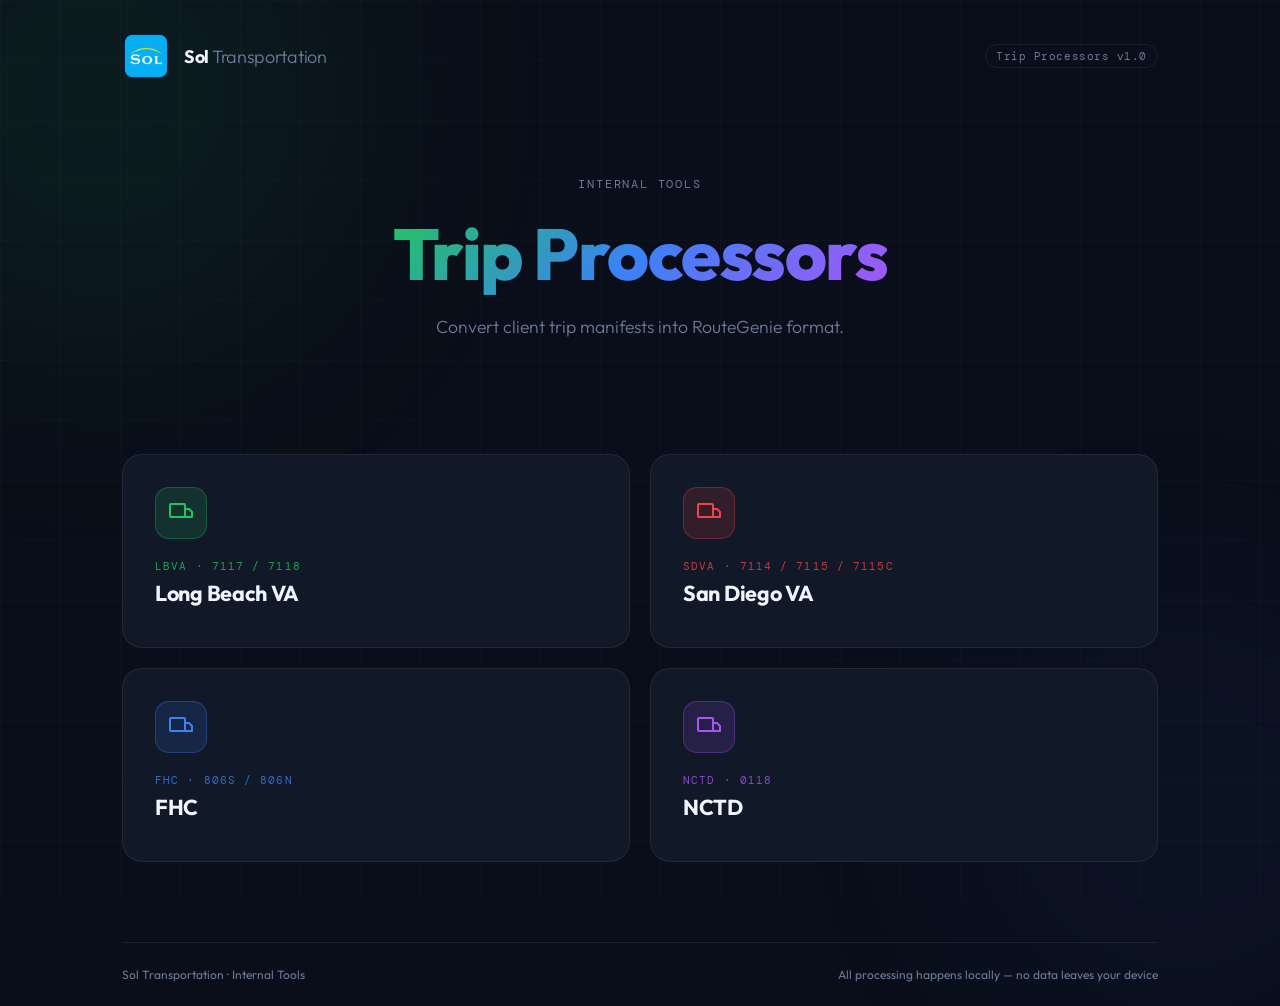
==== index.html @ 510f7434 "Add files via upload" ====
<!DOCTYPE html>
<html lang="en">
<head>
<meta charset="UTF-8">
<meta name="viewport" content="width=device-width, initial-scale=1.0">
<title>Sol Transportation | Trip Processors</title>
<link rel="icon" type="image/png" href="[data-uri]">
<link href="https://fonts.googleapis.com/css2?family=Outfit:wght@300;400;500;600;700;800&family=DM+Mono:wght@400;500&display=swap" rel="stylesheet">
<style>
  *, *::before, *::after { box-sizing: border-box; margin: 0; padding: 0; }

  :root {
    --bg: #0a0e1a;
    --surface: #111827;
    --surface2: #1a2236;
    --border: rgba(255,255,255,0.07);
    --text: #f0f4ff;
    --text-muted: #6b7a99;
    --lbva: #22c55e;
    --sdva: #ef4444;
    --fhc: #3b82f6;
    --nctd: #a855f7;
    --glow-lbva: rgba(34,197,94,0.15);
    --glow-sdva: rgba(239,68,68,0.15);
    --glow-fhc: rgba(59,130,246,0.15);
    --glow-nctd: rgba(168,85,247,0.15);
  }

  body {
    font-family: 'Outfit', sans-serif;
    background: var(--bg);
    color: var(--text);
    min-height: 100vh;
    overflow-x: hidden;
  }

  /* Background grid */
  body::before {
    content: '';
    position: fixed;
    inset: 0;
    background-image:
      linear-gradient(rgba(255,255,255,0.02) 1px, transparent 1px),
      linear-gradient(90deg, rgba(255,255,255,0.02) 1px, transparent 1px);
    background-size: 60px 60px;
    pointer-events: none;
    z-index: 0;
  }

  /* Glow orbs */
  .orb {
    position: fixed;
    border-radius: 50%;
    filter: blur(120px);
    pointer-events: none;
    z-index: 0;
    opacity: 0.4;
  }
  .orb-1 { width: 600px; height: 600px; background: radial-gradient(circle, rgba(34,197,94,0.3), transparent); top: -200px; left: -200px; }
  .orb-2 { width: 500px; height: 500px; background: radial-gradient(circle, rgba(59,130,246,0.2), transparent); bottom: -150px; right: -150px; }

  .container {
    position: relative;
    z-index: 1;
    max-width: 1100px;
    margin: 0 auto;
    padding: 0 2rem;
  }

  /* Header */
  header {
    padding: 2rem 0 1rem;
    display: flex;
    align-items: center;
    justify-content: space-between;
  }

  .logo-wrap {
    display: flex;
    align-items: center;
    gap: 14px;
  }

  .logo-img {
    width: 48px;
    height: 48px;
    border-radius: 12px;
    overflow: hidden;
    background: #0f172a;
    display: flex;
    align-items: center;
    justify-content: center;
  }

  .logo-img img { width: 100%; height: 100%; object-fit: contain; }

  .logo-text {
    font-size: 18px;
    font-weight: 700;
    letter-spacing: -0.3px;
    color: var(--text);
  }

  .logo-text span {
    font-weight: 300;
    color: var(--text-muted);
  }

  .badge {
    font-family: 'DM Mono', monospace;
    font-size: 11px;
    color: var(--text-muted);
    border: 1px solid var(--border);
    padding: 4px 10px;
    border-radius: 99px;
    letter-spacing: 0.05em;
  }

  /* Hero */
  .hero {
    padding: 5rem 0 4rem;
    text-align: center;
  }

  .hero-eyebrow {
    font-family: 'DM Mono', monospace;
    font-size: 12px;
    color: var(--text-muted);
    letter-spacing: 0.15em;
    text-transform: uppercase;
    margin-bottom: 1.5rem;
  }

  .hero h1 {
    font-size: clamp(2.5rem, 6vw, 4.5rem);
    font-weight: 800;
    line-height: 1.05;
    letter-spacing: -1.5px;
    margin-bottom: 1.25rem;
  }

  .hero h1 .highlight {
    background: linear-gradient(135deg, #22c55e, #3b82f6, #a855f7);
    -webkit-background-clip: text;
    -webkit-text-fill-color: transparent;
    background-clip: text;
  }

  .hero p {
    font-size: 1.1rem;
    color: var(--text-muted);
    max-width: 480px;
    margin: 0 auto 3rem;
    line-height: 1.7;
    font-weight: 300;
  }

  /* Cards grid */
  .grid {
    display: grid;
    grid-template-columns: repeat(2, 1fr);
    gap: 20px;
    padding-bottom: 5rem;
  }

  @media (max-width: 640px) {
    .grid { grid-template-columns: 1fr; }
  }

  .card {
    position: relative;
    background: var(--surface);
    border: 1px solid var(--border);
    border-radius: 20px;
    padding: 2rem;
    cursor: pointer;
    text-decoration: none;
    display: block;
    overflow: hidden;
    transition: transform 0.25s cubic-bezier(.34,1.56,.64,1), border-color 0.2s, box-shadow 0.2s;
  }

  .card::before {
    content: '';
    position: absolute;
    inset: 0;
    border-radius: 20px;
    opacity: 0;
    transition: opacity 0.2s;
  }

  .card:hover {
    transform: translateY(-4px) scale(1.01);
  }

  .card:hover::before { opacity: 1; }

  .card.lbva { --c: var(--lbva); --glow: var(--glow-lbva); }
  .card.sdva { --c: var(--sdva); --glow: var(--glow-sdva); }
  .card.fhc  { --c: var(--fhc);  --glow: var(--glow-fhc);  }
  .card.nctd { --c: var(--nctd); --glow: var(--glow-nctd); }

  .card:hover { border-color: var(--c); box-shadow: 0 0 40px var(--glow), 0 20px 40px rgba(0,0,0,0.3); }
  .card::before { background: radial-gradient(ellipse at top left, var(--glow), transparent 70%); }

  /* Card accent bar */
  .card-bar {
    position: absolute;
    top: 0;
    left: 0;
    right: 0;
    height: 3px;
    background: var(--c);
    border-radius: 20px 20px 0 0;
    opacity: 0;
    transition: opacity 0.2s;
  }
  .card:hover .card-bar { opacity: 1; }

  .card-icon {
    width: 52px;
    height: 52px;
    border-radius: 14px;
    background: color-mix(in srgb, var(--c) 15%, transparent);
    border: 1px solid color-mix(in srgb, var(--c) 30%, transparent);
    display: flex;
    align-items: center;
    justify-content: center;
    margin-bottom: 1.25rem;
    transition: transform 0.25s cubic-bezier(.34,1.56,.64,1);
  }

  .card:hover .card-icon { transform: scale(1.1) rotate(-3deg); }

  .card-icon svg { width: 24px; height: 24px; stroke: var(--c); fill: none; stroke-width: 2; stroke-linecap: round; stroke-linejoin: round; }

  .card-code {
    font-family: 'DM Mono', monospace;
    font-size: 11px;
    color: var(--c);
    letter-spacing: 0.1em;
    margin-bottom: 6px;
    opacity: 0.8;
  }

  .card h2 {
    font-size: 1.35rem;
    font-weight: 700;
    letter-spacing: -0.3px;
    margin-bottom: 0.5rem;
    color: var(--text);
  }

  .card p {
    font-size: 0.875rem;
    color: var(--text-muted);
    line-height: 1.6;
    font-weight: 300;
    margin-bottom: 1.5rem;
  }

  .card-tags {
    display: flex;
    flex-wrap: wrap;
    gap: 6px;
  }

  .tag {
    font-size: 11px;
    font-family: 'DM Mono', monospace;
    padding: 3px 8px;
    border-radius: 6px;
    background: color-mix(in srgb, var(--c) 10%, transparent);
    border: 1px solid color-mix(in srgb, var(--c) 20%, transparent);
    color: var(--c);
    letter-spacing: 0.03em;
  }

  .card-arrow {
    position: absolute;
    bottom: 1.75rem;
    right: 1.75rem;
    width: 32px;
    height: 32px;
    border-radius: 50%;
    background: color-mix(in srgb, var(--c) 15%, transparent);
    border: 1px solid color-mix(in srgb, var(--c) 25%, transparent);
    display: flex;
    align-items: center;
    justify-content: center;
    opacity: 0;
    transform: translateX(-8px);
    transition: opacity 0.2s, transform 0.25s cubic-bezier(.34,1.56,.64,1);
  }

  .card:hover .card-arrow {
    opacity: 1;
    transform: translateX(0);
  }

  .card-arrow svg { width: 14px; height: 14px; stroke: var(--c); fill: none; stroke-width: 2.5; stroke-linecap: round; }

  /* Footer */
  footer {
    border-top: 1px solid var(--border);
    padding: 1.5rem 0;
    display: flex;
    align-items: center;
    justify-content: space-between;
    color: var(--text-muted);
    font-size: 12px;
  }

  /* Stagger animation */
  @keyframes fadeUp {
    from { opacity: 0; transform: translateY(24px); }
    to   { opacity: 1; transform: translateY(0); }
  }

  .hero { animation: fadeUp 0.6s ease both; }
  .card { animation: fadeUp 0.5s ease both; }
  .card:nth-child(1) { animation-delay: 0.1s; }
  .card:nth-child(2) { animation-delay: 0.2s; }
  .card:nth-child(3) { animation-delay: 0.3s; }
  .card:nth-child(4) { animation-delay: 0.4s; }
</style>
</head>
<body>
<div class="orb orb-1"></div>
<div class="orb orb-2"></div>

<div class="container">
  <header>
    <div class="logo-wrap">
      <div class="logo-img">
        <img src="[data-uri]" alt="Sol Transportation" />
      </div>
      <div class="logo-text">Sol <span>Transportation</span></div>
    </div>
    <div class="badge">Trip Processors v1.0</div>
  </header>

  <section class="hero">
    <div class="hero-eyebrow">Internal Tools</div>
    <h1><span class="highlight">Trip Processors</span></h1>
    <p>Convert client trip manifests into RouteGenie format.</p>
  </section>

  <div class="grid">

    <a class="card lbva" href="LBVA_Processor.html">
      <div class="card-bar"></div>
      <div class="card-icon">
        <svg viewBox="0 0 24 24"><rect x="1" y="3" width="15" height="13" rx="1"/><path d="M16 8h4l3 3v5h-7V8z"/></svg>
      </div>
      <div class="card-code">LBVA · 7117 / 7118</div>
      <h2>Long Beach VA</h2>
      <div class="card-arrow"><svg viewBox="0 0 24 24"><path d="M5 12h14M12 5l7 7-7 7"/></svg></div>
    </a>

    <a class="card sdva" href="SDVA_Processor.html">
      <div class="card-bar"></div>
      <div class="card-icon">
        <svg viewBox="0 0 24 24"><rect x="1" y="3" width="15" height="13" rx="1"/><path d="M16 8h4l3 3v5h-7V8z"/></svg>
      </div>
      <div class="card-code">SDVA · 7114 / 7115 / 7115C</div>
      <h2>San Diego VA</h2>
      <div class="card-arrow"><svg viewBox="0 0 24 24"><path d="M5 12h14M12 5l7 7-7 7"/></svg></div>
    </a>

    <a class="card fhc" href="FHC_Processor.html">
      <div class="card-bar"></div>
      <div class="card-icon">
        <svg viewBox="0 0 24 24"><rect x="1" y="3" width="15" height="13" rx="1"/><path d="M16 8h4l3 3v5h-7V8z"/></svg>
      </div>
      <div class="card-code">FHC · 806S / 806N</div>
      <h2>FHC</h2>
      <div class="card-arrow"><svg viewBox="0 0 24 24"><path d="M5 12h14M12 5l7 7-7 7"/></svg></div>
    </a>

    <a class="card nctd" href="NCTD_Processor.html">
      <div class="card-bar"></div>
      <div class="card-icon">
        <svg viewBox="0 0 24 24"><rect x="1" y="3" width="15" height="13" rx="1"/><path d="M16 8h4l3 3v5h-7V8z"/></svg>
      </div>
      <div class="card-code">NCTD · 0118</div>
      <h2>NCTD</h2>
      <div class="card-arrow"><svg viewBox="0 0 24 24"><path d="M5 12h14M12 5l7 7-7 7"/></svg></div>
    </a>

  </div>

  <footer>
    <span>Sol Transportation · Internal Tools</span>
    <span>All processing happens locally — no data leaves your device</span>
  </footer>
</div>

</body>
</html>
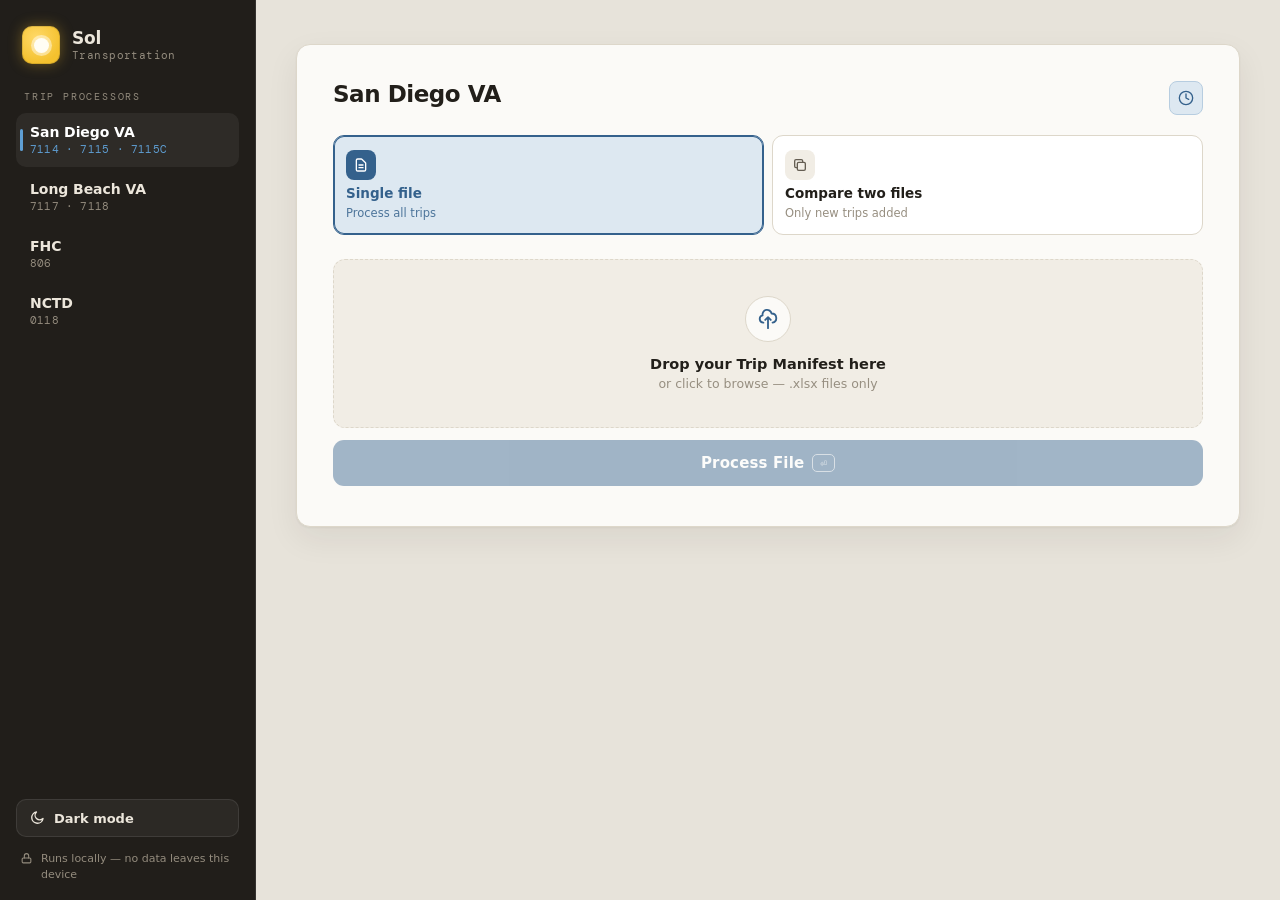
==== commit 114e9b4e: "Redesign processors into a unified operations console - Add shared/shell.js: persistent left-rail na" ====
--- a/index.html
+++ b/index.html
@@ -3,398 +3,24 @@
 <head>
 <meta charset="UTF-8">
 <meta name="viewport" content="width=device-width, initial-scale=1.0">
-<title>Sol Transportation | Trip Processors</title>
-<link rel="icon" type="image/png" href="[data-uri]">
-<link href="https://fonts.googleapis.com/css2?family=Outfit:wght@300;400;500;600;700;800&family=DM+Mono:wght@400;500&display=swap" rel="stylesheet">
+<title>Sol Transportation · Trip Processors</title>
+<script>
+  // Operations Console has no separate landing — go straight to the workspace.
+  (function () {
+    try {
+      var t = localStorage.getItem('sol-theme');
+      if (t === 'dark') document.documentElement.style.background = '#110f0d';
+    } catch (e) {}
+    location.replace('SDVA_Processor.html');
+  })();
+</script>
 <style>
-  *, *::before, *::after { box-sizing: border-box; margin: 0; padding: 0; }
-
-  :root {
-    --bg: #0a0e1a;
-    --surface: #111827;
-    --surface2: #1a2236;
-    --border: rgba(255,255,255,0.07);
-    --text: #f0f4ff;
-    --text-muted: #6b7a99;
-    --lbva: #22c55e;
-    --sdva: #ef4444;
-    --fhc: #3b82f6;
-    --nctd: #a855f7;
-    --glow-lbva: rgba(34,197,94,0.15);
-    --glow-sdva: rgba(239,68,68,0.15);
-    --glow-fhc: rgba(59,130,246,0.15);
-    --glow-nctd: rgba(168,85,247,0.15);
-  }
-
-  body {
-    font-family: 'Outfit', sans-serif;
-    background: var(--bg);
-    color: var(--text);
-    min-height: 100vh;
-    overflow-x: hidden;
-  }
-
-  /* Background grid */
-  body::before {
-    content: '';
-    position: fixed;
-    inset: 0;
-    background-image:
-      linear-gradient(rgba(255,255,255,0.02) 1px, transparent 1px),
-      linear-gradient(90deg, rgba(255,255,255,0.02) 1px, transparent 1px);
-    background-size: 60px 60px;
-    pointer-events: none;
-    z-index: 0;
-  }
-
-  /* Glow orbs */
-  .orb {
-    position: fixed;
-    border-radius: 50%;
-    filter: blur(120px);
-    pointer-events: none;
-    z-index: 0;
-    opacity: 0.4;
-  }
-  .orb-1 { width: 600px; height: 600px; background: radial-gradient(circle, rgba(34,197,94,0.3), transparent); top: -200px; left: -200px; }
-  .orb-2 { width: 500px; height: 500px; background: radial-gradient(circle, rgba(59,130,246,0.2), transparent); bottom: -150px; right: -150px; }
-
-  .container {
-    position: relative;
-    z-index: 1;
-    max-width: 1100px;
-    margin: 0 auto;
-    padding: 0 2rem;
-  }
-
-  /* Header */
-  header {
-    padding: 2rem 0 1rem;
-    display: flex;
-    align-items: center;
-    justify-content: space-between;
-  }
-
-  .logo-wrap {
-    display: flex;
-    align-items: center;
-    gap: 14px;
-  }
-
-  .logo-img {
-    width: 48px;
-    height: 48px;
-    border-radius: 12px;
-    overflow: hidden;
-    background: #0f172a;
-    display: flex;
-    align-items: center;
-    justify-content: center;
-  }
-
-  .logo-img img { width: 100%; height: 100%; object-fit: contain; }
-
-  .logo-text {
-    font-size: 18px;
-    font-weight: 700;
-    letter-spacing: -0.3px;
-    color: var(--text);
-  }
-
-  .logo-text span {
-    font-weight: 300;
-    color: var(--text-muted);
-  }
-
-  .badge {
-    font-family: 'DM Mono', monospace;
-    font-size: 11px;
-    color: var(--text-muted);
-    border: 1px solid var(--border);
-    padding: 4px 10px;
-    border-radius: 99px;
-    letter-spacing: 0.05em;
-  }
-
-  /* Hero */
-  .hero {
-    padding: 5rem 0 4rem;
-    text-align: center;
-  }
-
-  .hero-eyebrow {
-    font-family: 'DM Mono', monospace;
-    font-size: 12px;
-    color: var(--text-muted);
-    letter-spacing: 0.15em;
-    text-transform: uppercase;
-    margin-bottom: 1.5rem;
-  }
-
-  .hero h1 {
-    font-size: clamp(2.5rem, 6vw, 4.5rem);
-    font-weight: 800;
-    line-height: 1.05;
-    letter-spacing: -1.5px;
-    margin-bottom: 1.25rem;
-  }
-
-  .hero h1 .highlight {
-    background: linear-gradient(135deg, #22c55e, #3b82f6, #a855f7);
-    -webkit-background-clip: text;
-    -webkit-text-fill-color: transparent;
-    background-clip: text;
-  }
-
-  .hero p {
-    font-size: 1.1rem;
-    color: var(--text-muted);
-    max-width: 480px;
-    margin: 0 auto 3rem;
-    line-height: 1.7;
-    font-weight: 300;
-  }
-
-  /* Cards grid */
-  .grid {
-    display: grid;
-    grid-template-columns: repeat(2, 1fr);
-    gap: 20px;
-    padding-bottom: 5rem;
-  }
-
-  @media (max-width: 640px) {
-    .grid { grid-template-columns: 1fr; }
-  }
-
-  .card {
-    position: relative;
-    background: var(--surface);
-    border: 1px solid var(--border);
-    border-radius: 20px;
-    padding: 2rem;
-    cursor: pointer;
-    text-decoration: none;
-    display: block;
-    overflow: hidden;
-    transition: transform 0.25s cubic-bezier(.34,1.56,.64,1), border-color 0.2s, box-shadow 0.2s;
-  }
-
-  .card::before {
-    content: '';
-    position: absolute;
-    inset: 0;
-    border-radius: 20px;
-    opacity: 0;
-    transition: opacity 0.2s;
-  }
-
-  .card:hover {
-    transform: translateY(-4px) scale(1.01);
-  }
-
-  .card:hover::before { opacity: 1; }
-
-  .card.lbva { --c: var(--lbva); --glow: var(--glow-lbva); }
-  .card.sdva { --c: var(--sdva); --glow: var(--glow-sdva); }
-  .card.fhc  { --c: var(--fhc);  --glow: var(--glow-fhc);  }
-  .card.nctd { --c: var(--nctd); --glow: var(--glow-nctd); }
-
-  .card:hover { border-color: var(--c); box-shadow: 0 0 40px var(--glow), 0 20px 40px rgba(0,0,0,0.3); }
-  .card::before { background: radial-gradient(ellipse at top left, var(--glow), transparent 70%); }
-
-  /* Card accent bar */
-  .card-bar {
-    position: absolute;
-    top: 0;
-    left: 0;
-    right: 0;
-    height: 3px;
-    background: var(--c);
-    border-radius: 20px 20px 0 0;
-    opacity: 0;
-    transition: opacity 0.2s;
-  }
-  .card:hover .card-bar { opacity: 1; }
-
-  .card-icon {
-    width: 52px;
-    height: 52px;
-    border-radius: 14px;
-    background: color-mix(in srgb, var(--c) 15%, transparent);
-    border: 1px solid color-mix(in srgb, var(--c) 30%, transparent);
-    display: flex;
-    align-items: center;
-    justify-content: center;
-    margin-bottom: 1.25rem;
-    transition: transform 0.25s cubic-bezier(.34,1.56,.64,1);
-  }
-
-  .card:hover .card-icon { transform: scale(1.1) rotate(-3deg); }
-
-  .card-icon svg { width: 24px; height: 24px; stroke: var(--c); fill: none; stroke-width: 2; stroke-linecap: round; stroke-linejoin: round; }
-
-  .card-code {
-    font-family: 'DM Mono', monospace;
-    font-size: 11px;
-    color: var(--c);
-    letter-spacing: 0.1em;
-    margin-bottom: 6px;
-    opacity: 0.8;
-  }
-
-  .card h2 {
-    font-size: 1.35rem;
-    font-weight: 700;
-    letter-spacing: -0.3px;
-    margin-bottom: 0.5rem;
-    color: var(--text);
-  }
-
-  .card p {
-    font-size: 0.875rem;
-    color: var(--text-muted);
-    line-height: 1.6;
-    font-weight: 300;
-    margin-bottom: 1.5rem;
-  }
-
-  .card-tags {
-    display: flex;
-    flex-wrap: wrap;
-    gap: 6px;
-  }
-
-  .tag {
-    font-size: 11px;
-    font-family: 'DM Mono', monospace;
-    padding: 3px 8px;
-    border-radius: 6px;
-    background: color-mix(in srgb, var(--c) 10%, transparent);
-    border: 1px solid color-mix(in srgb, var(--c) 20%, transparent);
-    color: var(--c);
-    letter-spacing: 0.03em;
-  }
-
-  .card-arrow {
-    position: absolute;
-    bottom: 1.75rem;
-    right: 1.75rem;
-    width: 32px;
-    height: 32px;
-    border-radius: 50%;
-    background: color-mix(in srgb, var(--c) 15%, transparent);
-    border: 1px solid color-mix(in srgb, var(--c) 25%, transparent);
-    display: flex;
-    align-items: center;
-    justify-content: center;
-    opacity: 0;
-    transform: translateX(-8px);
-    transition: opacity 0.2s, transform 0.25s cubic-bezier(.34,1.56,.64,1);
-  }
-
-  .card:hover .card-arrow {
-    opacity: 1;
-    transform: translateX(0);
-  }
-
-  .card-arrow svg { width: 14px; height: 14px; stroke: var(--c); fill: none; stroke-width: 2.5; stroke-linecap: round; }
-
-  /* Footer */
-  footer {
-    border-top: 1px solid var(--border);
-    padding: 1.5rem 0;
-    display: flex;
-    align-items: center;
-    justify-content: space-between;
-    color: var(--text-muted);
-    font-size: 12px;
-  }
-
-  /* Stagger animation */
-  @keyframes fadeUp {
-    from { opacity: 0; transform: translateY(24px); }
-    to   { opacity: 1; transform: translateY(0); }
-  }
-
-  .hero { animation: fadeUp 0.6s ease both; }
-  .card { animation: fadeUp 0.5s ease both; }
-  .card:nth-child(1) { animation-delay: 0.1s; }
-  .card:nth-child(2) { animation-delay: 0.2s; }
-  .card:nth-child(3) { animation-delay: 0.3s; }
-  .card:nth-child(4) { animation-delay: 0.4s; }
+  html, body { height: 100%; margin: 0; background: #e7e3da; }
+  body { display: grid; place-items: center; font-family: system-ui, sans-serif; color: #645d52; }
+  a { color: #34618c; }
 </style>
 </head>
 <body>
-<div class="orb orb-1"></div>
-<div class="orb orb-2"></div>
-
-<div class="container">
-  <header>
-    <div class="logo-wrap">
-      <div class="logo-img">
-        <img src="[data-uri]" alt="Sol Transportation" />
-      </div>
-      <div class="logo-text">Sol <span>Transportation</span></div>
-    </div>
-    <div class="badge">Trip Processors v1.0</div>
-  </header>
-
-  <section class="hero">
-    <div class="hero-eyebrow">Internal Tools</div>
-    <h1><span class="highlight">Trip Processors</span></h1>
-    <p>Convert client trip manifests into RouteGenie format.</p>
-  </section>
-
-  <div class="grid">
-
-    <a class="card lbva" href="LBVA_Processor.html">
-      <div class="card-bar"></div>
-      <div class="card-icon">
-        <svg viewBox="0 0 24 24"><rect x="1" y="3" width="15" height="13" rx="1"/><path d="M16 8h4l3 3v5h-7V8z"/></svg>
-      </div>
-      <div class="card-code">LBVA · 7117 / 7118</div>
-      <h2>Long Beach VA</h2>
-      <div class="card-arrow"><svg viewBox="0 0 24 24"><path d="M5 12h14M12 5l7 7-7 7"/></svg></div>
-    </a>
-
-    <a class="card sdva" href="SDVA_Processor.html">
-      <div class="card-bar"></div>
-      <div class="card-icon">
-        <svg viewBox="0 0 24 24"><rect x="1" y="3" width="15" height="13" rx="1"/><path d="M16 8h4l3 3v5h-7V8z"/></svg>
-      </div>
-      <div class="card-code">SDVA · 7114 / 7115 / 7115C</div>
-      <h2>San Diego VA</h2>
-      <div class="card-arrow"><svg viewBox="0 0 24 24"><path d="M5 12h14M12 5l7 7-7 7"/></svg></div>
-    </a>
-
-    <a class="card fhc" href="FHC_Processor.html">
-      <div class="card-bar"></div>
-      <div class="card-icon">
-        <svg viewBox="0 0 24 24"><rect x="1" y="3" width="15" height="13" rx="1"/><path d="M16 8h4l3 3v5h-7V8z"/></svg>
-      </div>
-      <div class="card-code">FHC · 806S / 806N</div>
-      <h2>FHC</h2>
-      <div class="card-arrow"><svg viewBox="0 0 24 24"><path d="M5 12h14M12 5l7 7-7 7"/></svg></div>
-    </a>
-
-    <a class="card nctd" href="NCTD_Processor.html">
-      <div class="card-bar"></div>
-      <div class="card-icon">
-        <svg viewBox="0 0 24 24"><rect x="1" y="3" width="15" height="13" rx="1"/><path d="M16 8h4l3 3v5h-7V8z"/></svg>
-      </div>
-      <div class="card-code">NCTD · 0118</div>
-      <h2>NCTD</h2>
-      <div class="card-arrow"><svg viewBox="0 0 24 24"><path d="M5 12h14M12 5l7 7-7 7"/></svg></div>
-    </a>
-
-  </div>
-
-  <footer>
-    <span>Sol Transportation · Internal Tools</span>
-    <span>All processing happens locally — no data leaves your device</span>
-  </footer>
-</div>
-
+  <noscript><p>Open the <a href="SDVA_Processor.html">Trip Processors</a>.</p></noscript>
 </body>
-</html>+</html>
